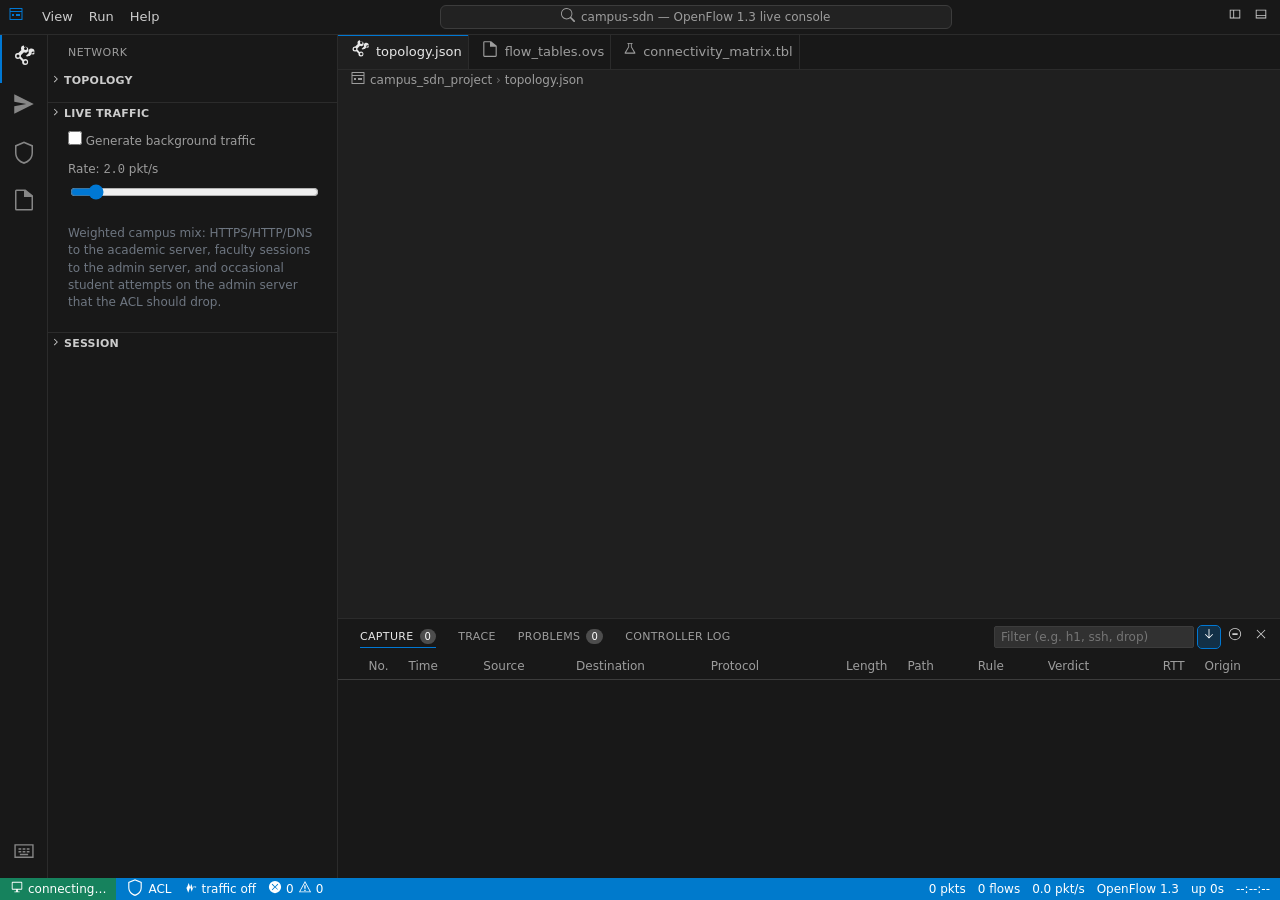
==== dashboard/index.html @ 1a7439b8 "feat: complete OpenFlow 1.3 campus access control system with live VS Code NOC console" ====
<!DOCTYPE html>
<html lang="en">
<head>
  <meta charset="UTF-8" />
  <meta name="viewport" content="width=device-width, initial-scale=1.0" />
  <title>campus-sdn — Live Console</title>
  <link rel="icon" href="data:image/svg+xml,%3Csvg xmlns='http://www.w3.org/2000/svg' viewBox='0 0 16 16'%3E%3Crect width='16' height='16' rx='3' fill='%230078d4'/%3E%3Cpath d='M4 5h8M4 8h8M4 11h5' stroke='white' stroke-width='1.4'/%3E%3C/svg%3E" />
  <link rel="stylesheet" href="style.css" />
</head>
<body>
<div class="workbench">

  <!-- Title bar -->
  <header class="titlebar">
    <div class="brand">
      <i data-icon="logo"></i>
    </div>
    <nav class="menu">
      <button data-cmd="palette">View</button>
      <button data-cmd="run.pingall">Run</button>
      <button data-cmd="help">Help</button>
    </nav>
    <div class="command-center" data-cmd="palette" title="Command Palette (Ctrl+Shift+P)">
      <i data-icon="search"></i><span>campus-sdn — OpenFlow 1.3 live console</span>
    </div>
    <div class="right">
      <button class="icon-btn" data-cmd="toggle.sidebar" title="Toggle Primary Side Bar (Ctrl+B)"><i data-icon="layout-side"></i></button>
      <button class="icon-btn" data-cmd="toggle.panel" title="Toggle Panel (Ctrl+J)"><i data-icon="layout-panel"></i></button>
    </div>
  </header>

  <div class="main">
    <!-- Activity bar -->
    <nav class="activitybar" id="activitybar">
      <button data-side="network" class="active" title="Network (Ctrl+Shift+E)"><i data-icon="network" data-size="24"></i></button>
      <button data-side="probe" title="Packet Probe"><i data-icon="send" data-size="24"></i></button>
      <button data-side="policy" title="Policy"><i data-icon="shield" data-size="24"></i><span class="badge hidden" id="policyBadge">!</span></button>
      <button data-side="files" title="Project Files"><i data-icon="files" data-size="24"></i></button>
      <div class="spacer"></div>
      <button data-cmd="help" title="Keyboard Shortcuts"><i data-icon="keyboard" data-size="22"></i></button>
    </nav>

    <!-- Side bar -->
    <aside class="sidebar" id="sidebar">
      <div class="sidebar-title"><span id="sideTitle">Network</span></div>
      <div class="sidebar-body">

        <!-- NETWORK -->
        <div class="side-view active" data-view="network">
          <section class="section">
            <div class="section-head"><span class="chev"><i data-icon="chevron"></i></span>Topology
              <span class="actions"><button class="icon-btn" data-cmd="open.topology" title="Open Topology"><i data-icon="go"></i></button></span>
            </div>
            <div class="section-body" id="treeTopology"></div>
          </section>
          <section class="section">
            <div class="section-head"><span class="chev"><i data-icon="chevron"></i></span>Live Traffic</div>
            <div class="section-body">
              <div class="form">
                <label class="check"><input type="checkbox" id="trafficToggle" /> Generate background traffic</label>
                <div>
                  <label for="trafficRate">Rate: <span id="trafficRateVal" class="mono">2.0</span> pkt/s</label>
                  <input type="range" id="trafficRate" min="0.5" max="20" step="0.5" value="2" />
                </div>
                <p class="hint">Weighted campus mix: HTTPS/HTTP/DNS to the academic server, faculty sessions to the admin server, and occasional student attempts on the admin server that the ACL should drop.</p>
              </div>
            </div>
          </section>
          <section class="section">
            <div class="section-head"><span class="chev"><i data-icon="chevron"></i></span>Session</div>
            <div class="section-body">
              <dl class="kv" id="sessionKv"></dl>
            </div>
          </section>
        </div>

        <!-- PROBE -->
        <div class="side-view" data-view="probe">
          <section class="section">
            <div class="section-head"><span class="chev"><i data-icon="chevron"></i></span>Send Packet</div>
            <div class="section-body">
              <form class="form" id="probeForm" autocomplete="off">
                <div class="row2">
                  <div><label for="pSrc">Source</label><select id="pSrc"></select></div>
                  <div><label for="pDst">Destination</label><select id="pDst"></select></div>
                </div>
                <div class="row2">
                  <div><label for="pProto">Protocol</label>
                    <select id="pProto">
                      <option value="ICMP">ICMP echo</option>
                      <option value="HTTP">TCP 80 (HTTP)</option>
                      <option value="HTTPS">TCP 443 (HTTPS)</option>
                      <option value="SSH">TCP 22 (SSH)</option>
                      <option value="DNS">UDP 53 (DNS)</option>
                      <option value="ARP">ARP request</option>
                    </select>
                  </div>
                  <div><label for="pCount">Count</label><input type="number" id="pCount" min="1" max="100" value="4" /></div>
                </div>
                <button class="btn block" type="submit"><i data-icon="send"></i>Send</button>
                <p class="hint">Tip: click a node in the topology to set the source; Alt+click (or right-click) sets the destination.</p>
              </form>
            </div>
          </section>
          <section class="section">
            <div class="section-head"><span class="chev"><i data-icon="chevron"></i></span>Scenarios</div>
            <div class="section-body" id="scenarioList"></div>
          </section>
          <section class="section">
            <div class="section-head"><span class="chev"><i data-icon="chevron"></i></span>Test Runs</div>
            <div class="section-body">
              <div class="form">
                <button class="btn secondary block" data-cmd="run.pingall"><i data-icon="play"></i>Run pingall (30 pairs)</button>
                <button class="btn secondary block" data-cmd="run.suite"><i data-icon="beaker"></i>Run policy probes (14)</button>
              </div>
            </div>
          </section>
        </div>

        <!-- POLICY -->
        <div class="side-view" data-view="policy">
          <section class="section">
            <div class="section-head"><span class="chev"><i data-icon="chevron"></i></span>Enforcement</div>
            <div class="section-body">
              <div class="form">
                <label class="check"><input type="checkbox" id="aclToggle" checked /> Enforce student → admin ACL</label>
                <p class="hint">Unchecking removes the priority-200 DROP entries from s1, s2 and s3 so you can compare behaviour. Re-checking reinstalls them and flushes any reactive flows for those pairs.</p>
              </div>
            </div>
          </section>
          <section class="section">
            <div class="section-head"><span class="chev"><i data-icon="chevron"></i></span>Rules (table 0)</div>
            <div class="section-body" id="ruleList"></div>
          </section>
          <section class="section">
            <div class="section-head"><span class="chev"><i data-icon="chevron"></i></span>Roles</div>
            <div class="section-body" id="roleList"></div>
          </section>
        </div>

        <!-- FILES -->
        <div class="side-view" data-view="files">
          <section class="section">
            <div class="section-head"><span class="chev"><i data-icon="chevron"></i></span>campus_sdn_project</div>
            <div class="section-body" id="fileTree"></div>
          </section>
        </div>
      </div>
    </aside>

    <!-- Editor + panel -->
    <div class="editor-col">
      <div class="editor-group">
        <div class="tabs" id="tabs"></div>
        <div class="breadcrumbs" id="breadcrumbs"></div>
        <div class="editor-body" id="editorBody">

          <!-- Topology -->
          <div class="editor-pane" data-pane="topology">
            <div class="topo-wrap">
              <div>
                <div class="topo-toolbar">
                  <div class="legend">
                    <span><span class="dot" style="background:var(--student)"></span>Student</span>
                    <span><span class="dot" style="background:var(--faculty)"></span>Faculty</span>
                    <span><span class="dot" style="background:var(--srv-acad)"></span>Academic server</span>
                    <span><span class="dot" style="background:var(--srv-admin)"></span>Admin server</span>
                    <span><span class="dot" style="background:var(--switch)"></span>OpenFlow switch</span>
                  </div>
                  <div class="right">
                    <span class="mono dim">10.0.0.0/24</span>
                    <button class="icon-btn" id="animToggle" title="Toggle packet animation"><i data-icon="pulse"></i></button>
                  </div>
                </div>
                <svg id="topo" viewBox="0 0 900 420" preserveAspectRatio="xMidYMid meet"></svg>
              </div>
              <div class="overview">
                <div>
                  <h3>Counters</h3>
                  <div class="stat-grid" id="statGrid"></div>
                </div>
                <div>
                  <h3>Packets / second <span class="mono dim" style="text-transform:none">last 60 s</span>
                    <span class="legend"><span><span class="dot" style="background:var(--ok-strong)"></span> permitted</span><span><span class="dot" style="background:var(--err-strong)"></span> dropped</span></span>
                  </h3>
                  <canvas id="rateChart"></canvas>
                </div>
              </div>
            </div>
          </div>

          <!-- Flow tables -->
          <div class="editor-pane" data-pane="flows">
            <div class="pane-toolbar">
              <div class="seg" id="flowSwitchSeg">
                <button data-sw="all" class="active">All</button>
                <button data-sw="s1">s1</button>
                <button data-sw="s2">s2</button>
                <button data-sw="s3">s3</button>
              </div>
              <div class="seg" id="flowModeSeg">
                <button data-mode="table" class="active">Table</button>
                <button data-mode="dump">dump-flows</button>
              </div>
              <label class="check" style="font-size:12px"><input type="checkbox" id="flowReactiveOnly" /> Reactive only</label>
              <div class="right">
                <span class="title" id="flowSummary"></span>
                <button class="icon-btn" id="copyDump" title="Copy dump-flows output"><i data-icon="copy"></i></button>
              </div>
            </div>
            <div id="flowTableView">
              <table class="grid-table">
                <thead><tr>
                  <th>switch</th><th class="num">cookie</th><th class="num">priority</th><th>rule</th><th>match</th><th>actions</th>
                  <th class="num">n_packets</th><th class="num">n_bytes</th><th class="num">duration</th><th class="num">idle</th>
                </tr></thead>
                <tbody id="flowBody"></tbody>
              </table>
            </div>
            <pre class="dump hidden" id="flowDump"></pre>
          </div>

          <!-- Connectivity -->
          <div class="editor-pane" data-pane="matrix">
            <div class="pane-toolbar">
              <span class="title">Connectivity tests run against the live switches (counters and flow tables are updated).</span>
              <div class="right">
                <button class="btn secondary" data-cmd="run.suite"><i data-icon="beaker"></i>Run probes</button>
                <button class="btn" data-cmd="run.pingall"><i data-icon="play"></i>Run pingall</button>
              </div>
            </div>
            <div class="matrix-wrap">
              <div>
                <div class="block-title">pingall <span class="dim mono" id="matrixTime"></span></div>
                <div id="matrixHost"><div class="empty">No results yet. Run pingall to fill the 6 × 6 matrix.</div></div>
              </div>
              <div>
                <div class="block-title">Role-based probes <span class="dim mono" id="suiteTime"></span><span id="suiteResult"></span></div>
                <div id="suiteHost"><div class="empty">No results yet. Run the probes to check all 14 policy cases.</div></div>
              </div>
            </div>
          </div>

          <!-- Source files are added dynamically as editor-pane[data-pane="file:..."] -->

          <div class="offline-banner hidden" id="offline">
            <div class="box">
              <h2>Not connected to the controller service</h2>
              <p class="muted">This console needs the local server for live data. From the project folder run:</p>
              <p><code>python server.py</code></p>
              <p class="muted">then open <code>http://127.0.0.1:8080</code>. Retrying automatically…</p>
            </div>
          </div>
        </div>
      </div>

      <div class="sash" id="sash"></div>
      <section class="panel" id="panel">
        <div class="panel-head">
          <button class="panel-tab active" data-ptab="capture">Capture <span class="count" id="capCount">0</span></button>
          <button class="panel-tab" data-ptab="trace">Trace</button>
          <button class="panel-tab" data-ptab="problems">Problems <span class="count" id="probCount">0</span></button>
          <button class="panel-tab" data-ptab="log">Controller Log</button>
          <div class="tools">
            <input type="text" class="filter" id="capFilter" placeholder="Filter (e.g. h1, ssh, drop)" />
            <button class="icon-btn on" id="autoScroll" title="Follow new packets"><i data-icon="follow"></i></button>
            <button class="icon-btn" id="panelClear" title="Clear"><i data-icon="clear"></i></button>
            <button class="icon-btn" data-cmd="toggle.panel" title="Hide Panel"><i data-icon="close"></i></button>
          </div>
        </div>
        <div class="panel-body" id="panelBody">
          <div class="panel-view active" data-pview="capture">
            <table class="grid-table" id="capture">
              <thead><tr>
                <th class="num">No.</th><th>Time</th><th>Source</th><th>Destination</th><th>Protocol</th><th class="num">Length</th>
                <th>Path</th><th>Rule</th><th>Verdict</th><th class="num">RTT</th><th>Origin</th>
              </tr></thead>
              <tbody id="capBody"></tbody>
            </table>
          </div>
          <div class="panel-view" data-pview="trace"><div class="trace" id="trace"><div class="empty">Select a packet in Capture to see its hop-by-hop pipeline trace.</div></div></div>
          <div class="panel-view" data-pview="problems"><div id="problems"><div class="empty">No policy violations detected.</div></div></div>
          <div class="panel-view" data-pview="log"><div class="log" id="log"></div></div>
        </div>
      </section>
    </div>
  </div>

  <!-- Status bar -->
  <footer class="statusbar" id="statusbar">
    <span class="item remote" id="sbConn" title="Connection to server.py"><i data-icon="remote"></i><span>connecting…</span></span>
    <span class="item click" id="sbAcl" title="Toggle ACL enforcement"><i data-icon="shield"></i><span>ACL</span></span>
    <span class="item click" id="sbTraffic" title="Toggle background traffic"><i data-icon="pulse"></i><span>traffic off</span></span>
    <span class="item click" id="sbProblems" title="Show problems"><i data-icon="error"></i><span id="sbDrops">0</span><i data-icon="warning"></i><span id="sbPin">0</span></span>
    <span class="spacer"></span>
    <span class="item" id="sbPkts">0 pkts</span>
    <span class="item" id="sbFlows">0 flows</span>
    <span class="item" id="sbRate">0.0 pkt/s</span>
    <span class="item">OpenFlow 1.3</span>
    <span class="item" id="sbUptime">up 0s</span>
    <span class="item" id="sbClock">--:--:--</span>
  </footer>
</div>

<div class="toasts" id="toasts"></div>
<script src="app.js"></script>
</body>
</html>
---- dashboard/style.css ----
/* Campus SDN console - VS Code "Dark Modern" inspired theme. No external assets. */
:root {
  --bg: #1f1f1f;
  --bg-side: #181818;
  --bg-title: #181818;
  --bg-input: #313131;
  --bg-hover: #2a2d2e;
  --bg-active: #37373d;
  --bg-select: #04395e;
  --border: #2b2b2b;
  --border-strong: #3c3c3c;
  --fg: #cccccc;
  --fg-strong: #e7e7e7;
  --fg-muted: #9d9d9d;
  --fg-dim: #6e7681;
  --accent: #0078d4;
  --accent-hover: #026ec1;
  --focus: #0078d4;
  --status: #007acc;
  --status-off: #c4471b;
  --ok: #89d185;
  --ok-strong: #4ec9b0;
  --err: #f48771;
  --err-strong: #f14c4c;
  --warn: #cca700;
  --info: #3794ff;
  --student: #4fc1ff;
  --faculty: #dcdcaa;
  --srv-acad: #4ec9b0;
  --srv-admin: #f48771;
  --switch: #c586c0;
  --font-ui: "Segoe UI", -apple-system, BlinkMacSystemFont, system-ui, Ubuntu, "Droid Sans", sans-serif;
  --font-mono: "Cascadia Code", "Cascadia Mono", Consolas, "SF Mono", Menlo, "Courier New", monospace;
  --panel-h: 260px;
  --side-w: 290px;
}

* { box-sizing: border-box; }
html, body { height: 100%; margin: 0; }
body {
  background: var(--bg);
  color: var(--fg);
  font: 13px/1.4 var(--font-ui);
  overflow: hidden;
  -webkit-font-smoothing: antialiased;
}
button, input, select { font: inherit; color: inherit; }
.mono { font-family: var(--font-mono); font-size: 12px; font-variant-numeric: tabular-nums; }
.muted { color: var(--fg-muted); }
.dim { color: var(--fg-dim); }
.ok { color: var(--ok); }
.err { color: var(--err); }
.warn { color: var(--warn); }
.hidden { display: none !important; }

::-webkit-scrollbar { width: 10px; height: 10px; }
::-webkit-scrollbar-thumb { background: rgba(121,121,121,.4); }
::-webkit-scrollbar-thumb:hover { background: rgba(100,100,100,.7); }
::-webkit-scrollbar-track, ::-webkit-scrollbar-corner { background: transparent; }

/* ---------------------------------------------------------------- shell */
.workbench {
  display: grid;
  grid-template-rows: 35px 1fr 22px;
  height: 100vh;
}
.titlebar {
  background: var(--bg-title);
  border-bottom: 1px solid var(--border);
  display: flex; align-items: center;
  padding: 0 8px; gap: 10px;
  user-select: none;
}
.titlebar .brand { display: flex; align-items: center; gap: 8px; color: var(--fg); }
.titlebar .brand svg { color: var(--accent); }
.titlebar .menu { display: flex; }
.titlebar .menu button {
  background: none; border: 0; padding: 3px 8px; border-radius: 4px; cursor: pointer; color: var(--fg);
}
.titlebar .menu button:hover { background: var(--bg-hover); }
.command-center {
  margin: 0 auto;
  width: min(520px, 40vw);
  height: 24px;
  border: 1px solid var(--border-strong);
  background: #222;
  border-radius: 6px;
  display: flex; align-items: center; justify-content: center; gap: 6px;
  color: var(--fg-muted); cursor: pointer; font-size: 12px;
}
.command-center:hover { background: #2a2a2a; border-color: #464646; }
.titlebar .right { display: flex; align-items: center; gap: 4px; }

.main { display: flex; min-height: 0; }

.activitybar {
  width: 48px; flex: none;
  background: var(--bg-side);
  border-right: 1px solid var(--border);
  display: flex; flex-direction: column; align-items: center;
}
.activitybar button {
  width: 48px; height: 48px; border: 0; background: none; cursor: pointer;
  color: #868686; display: grid; place-items: center; position: relative;
}
.activitybar button:hover { color: var(--fg-strong); }
.activitybar button.active { color: var(--fg-strong); }
.activitybar button.active::before {
  content: ""; position: absolute; left: 0; top: 0; bottom: 0; width: 2px; background: var(--accent);
}
.activitybar .badge {
  position: absolute; right: 6px; bottom: 8px;
  min-width: 16px; height: 16px; padding: 0 4px; border-radius: 8px;
  background: var(--accent); color: #fff; font-size: 9px; line-height: 16px; text-align: center;
}
.activitybar .spacer { flex: 1; }

.sidebar {
  width: var(--side-w); flex: none;
  background: var(--bg-side);
  border-right: 1px solid var(--border);
  display: flex; flex-direction: column; min-height: 0;
}
.sidebar.collapsed { display: none; }
.sidebar-title {
  height: 35px; flex: none; display: flex; align-items: center; justify-content: space-between;
  padding: 0 12px 0 20px; font-size: 11px; letter-spacing: .04em; text-transform: uppercase; color: var(--fg-muted);
}
.sidebar-body { overflow: auto; flex: 1; }
.side-view { display: none; }
.side-view.active { display: block; }

.section { border-top: 1px solid var(--border); }
.section:first-child { border-top: 0; }
.section-head {
  height: 22px; display: flex; align-items: center; gap: 2px; padding: 0 8px 0 2px;
  font-size: 11px; font-weight: 700; text-transform: uppercase; letter-spacing: .02em;
  cursor: pointer; user-select: none; color: var(--fg);
}
.section-head:hover { background: var(--bg-hover); }
.section-head .chev { transition: transform .1s; display: inline-flex; }
.section.closed .chev { transform: rotate(-90deg); }
.section.closed .section-body { display: none; }
.section-head .actions { margin-left: auto; display: flex; gap: 2px; opacity: 0; }
.section-head:hover .actions, .section:focus-within .actions { opacity: 1; }
.section-body { padding: 2px 0 8px; }

/* tree */
.tree-row {
  height: 22px; display: flex; align-items: center; gap: 6px; cursor: pointer;
  padding-right: 8px; white-space: nowrap; overflow: hidden;
}
.tree-row:hover { background: var(--bg-hover); }
.tree-row.selected { background: var(--bg-select); outline: 1px solid var(--focus); outline-offset: -1px; }
.tree-row .label { overflow: hidden; text-overflow: ellipsis; }
.tree-row .desc { color: var(--fg-dim); font-size: 12px; margin-left: 2px; overflow: hidden; text-overflow: ellipsis; }
.tree-row .count { margin-left: auto; color: var(--fg-muted); font-family: var(--font-mono); font-size: 11px; }
.tree-row .tag {
  font-size: 10px; padding: 0 5px; border-radius: 9px; background: #2c2c2c; color: var(--fg-muted); margin-left: auto;
}
.ic { width: 16px; height: 16px; flex: none; display: inline-grid; place-items: center; }
.dot { width: 8px; height: 8px; border-radius: 50%; display: inline-block; flex: none; }

/* forms */
.form { padding: 4px 20px 0 20px; display: grid; gap: 8px; }
.form label { display: block; font-size: 12px; color: var(--fg-muted); margin-bottom: 3px; }
.form .row2 { display: grid; grid-template-columns: 1fr 1fr; gap: 8px; }
select, input[type=text], input[type=number] {
  width: 100%; height: 26px; background: var(--bg-input); border: 1px solid var(--border-strong);
  border-radius: 2px; padding: 0 6px; color: var(--fg); outline: none;
}
select:focus, input:focus { border-color: var(--focus); }
input[type=range] { width: 100%; accent-color: var(--accent); }
.btn {
  height: 26px; padding: 0 12px; border-radius: 2px; border: 1px solid transparent;
  background: var(--accent); color: #fff; cursor: pointer; white-space: nowrap;
  display: inline-flex; align-items: center; justify-content: center; gap: 6px;
}
.btn:hover { background: var(--accent-hover); }
.btn:focus-visible { outline: 1px solid var(--focus); outline-offset: 2px; }
.btn.secondary { background: #313131; color: var(--fg); border-color: var(--border-strong); }
.btn.secondary:hover { background: #3c3c3c; }
.btn.block { width: 100%; }
.btn:disabled { opacity: .5; cursor: default; }
.icon-btn {
  width: 22px; height: 22px; border: 0; border-radius: 4px; background: none; cursor: pointer;
  color: var(--fg); display: inline-grid; place-items: center; padding: 0;
}
.icon-btn:hover { background: rgba(90,93,94,.31); }
.icon-btn.on { background: rgba(0,120,212,.25); color: #fff; outline: 1px solid var(--accent); }
.check { display: flex; align-items: center; gap: 8px; cursor: pointer; font-size: 13px; }
.check input { accent-color: var(--accent); width: 14px; height: 14px; margin: 0; }
.hint { font-size: 12px; color: var(--fg-dim); line-height: 1.45; }
.kv { display: grid; grid-template-columns: auto 1fr; gap: 2px 12px; padding: 4px 20px; font-size: 12px; }
.kv dt { color: var(--fg-muted); }
.kv dd { margin: 0; text-align: right; font-family: var(--font-mono); font-size: 12px; }

/* ---------------------------------------------------------------- editor */
.editor-col { flex: 1; min-width: 0; display: flex; flex-direction: column; }
.editor-group { flex: 1; min-height: 0; display: flex; flex-direction: column; }
.tabs {
  height: 35px; flex: none; display: flex; background: var(--bg-side);
  border-bottom: 1px solid var(--border); overflow-x: auto; overflow-y: hidden;
}
.tabs::-webkit-scrollbar { height: 3px; }
.tab {
  display: flex; align-items: center; gap: 6px; padding: 0 6px 0 12px; height: 100%;
  border-right: 1px solid var(--border); color: var(--fg-muted); cursor: pointer;
  white-space: nowrap; position: relative; background: var(--bg-side); min-width: 0;
}
.tab:hover { background: #1f1f1f; }
.tab.active { background: var(--bg); color: var(--fg-strong); }
.tab.active::before { content: ""; position: absolute; left: 0; right: 0; top: 0; height: 1px; background: var(--accent); }
.tab.active::after { content: ""; position: absolute; left: 0; right: 0; bottom: -1px; height: 1px; background: var(--bg); }
.tab .close { width: 20px; height: 20px; visibility: hidden; }
.tab.active .close, .tab:hover .close { visibility: visible; }
.tab .pin { width: 20px; }
.breadcrumbs {
  height: 22px; flex: none; display: flex; align-items: center; gap: 4px; padding: 0 12px;
  color: var(--fg-muted); font-size: 12px; background: var(--bg); border-bottom: 1px solid transparent;
}
.breadcrumbs .sep { opacity: .6; }
.editor-body { flex: 1; min-height: 0; overflow: auto; background: var(--bg); position: relative; }
.editor-pane { display: none; height: 100%; }
.editor-pane.active { display: block; }

/* topology */
.topo-wrap { display: grid; grid-template-rows: auto auto; min-height: 100%; }
.topo-toolbar {
  display: flex; align-items: center; gap: 16px; padding: 8px 16px; font-size: 12px; color: var(--fg-muted);
  border-bottom: 1px solid var(--border);
}
.topo-toolbar .legend { display: flex; gap: 14px; flex-wrap: wrap; }
.topo-toolbar .legend span { display: inline-flex; align-items: center; gap: 6px; }
.topo-toolbar .right { margin-left: auto; display: flex; gap: 6px; align-items: center; }
#topo { display: block; width: 100%; max-height: 62vh; min-height: 300px; }
#topo text { font-family: var(--font-ui); }
#topo .mono-t { font-family: var(--font-mono); }
#topo .link { stroke: #3c3c3c; stroke-width: 2; transition: stroke .25s; }
#topo .link.trunk { stroke-width: 3; }
#topo .link.ok { stroke: var(--ok-strong); }
#topo .link.drop { stroke: var(--err-strong); }
#topo .ctrl { stroke: #4a4a4a; stroke-width: 1; stroke-dasharray: 4 4; }
#topo .ctrl.active { stroke: var(--info); animation: dash .6s linear infinite; }
@keyframes dash { to { stroke-dashoffset: -16; } }
#topo .node rect.box { fill: #252526; stroke: #3c3c3c; stroke-width: 1; transition: stroke .2s; }
#topo .node:hover rect.box { stroke: #6b6b6b; }
#topo .node.sel-src rect.box { stroke: var(--student); stroke-width: 1.5; }
#topo .node.sel-dst rect.box { stroke: var(--fg-strong); stroke-width: 1.5; stroke-dasharray: 3 2; }
#topo .node.flash-ok rect.box { stroke: var(--ok-strong); }
#topo .node.flash-drop rect.box { stroke: var(--err-strong); }
#topo .node { cursor: pointer; }
#topo .port { fill: var(--fg-dim); font-size: 10px; font-family: var(--font-mono); }
#topo .zone { fill: none; stroke: #2e2e2e; stroke-dasharray: 2 4; }
#topo .zone-label { fill: var(--fg-dim); font-size: 10px; letter-spacing: .08em; text-transform: uppercase; }

.overview {
  display: grid; grid-template-columns: minmax(280px, 1fr) minmax(320px, 1.4fr); gap: 0;
  border-top: 1px solid var(--border);
}
.overview > div { padding: 12px 16px; }
.overview > div + div { border-left: 1px solid var(--border); }
.overview h3 {
  margin: 0 0 8px; font-size: 11px; font-weight: 600; text-transform: uppercase; letter-spacing: .04em; color: var(--fg-muted);
  display: flex; align-items: center; gap: 12px;
}
.overview h3 .legend { margin-left: auto; text-transform: none; letter-spacing: 0; font-weight: 400; display: flex; gap: 12px; }
.stat-grid { display: grid; grid-template-columns: repeat(3, 1fr); gap: 10px 16px; }
.stat .v { font-family: var(--font-mono); font-size: 18px; color: var(--fg-strong); line-height: 1.2; }
.stat .k { font-size: 11px; color: var(--fg-muted); }
#rateChart { width: 100%; height: 120px; display: block; }

/* tables */
.grid-table { width: 100%; border-collapse: collapse; font-family: var(--font-mono); font-size: 12px; }
.grid-table th {
  position: sticky; top: 0; z-index: 1; background: var(--bg); text-align: left; font-weight: 400;
  color: var(--fg-muted); padding: 4px 10px; border-bottom: 1px solid var(--border-strong); white-space: nowrap;
  font-family: var(--font-ui);
}
.grid-table td { padding: 3px 10px; border-bottom: 1px solid #262626; white-space: nowrap; }
.grid-table tr:hover td { background: var(--bg-hover); }
.grid-table tr.selected td { background: var(--bg-select); }
.grid-table td.num, .grid-table th.num { text-align: right; }
.grid-table td.wrap { white-space: normal; word-break: break-all; }
.grid-table tr.flash td { animation: rowflash 1s ease-out; }
@keyframes rowflash { from { background: rgba(0,120,212,.28); } to { background: transparent; } }
.pill {
  display: inline-block; padding: 0 6px; border-radius: 3px; font-size: 11px; line-height: 17px;
  background: #2c2c2c; color: var(--fg);
}
.pill.ok { background: rgba(78,201,176,.14); color: var(--ok-strong); }
.pill.err { background: rgba(241,76,76,.14); color: var(--err); }
.pill.warn { background: rgba(204,167,0,.16); color: var(--warn); }
.pill.info { background: rgba(55,148,255,.14); color: var(--info); }

.pane-toolbar {
  display: flex; align-items: center; gap: 8px; padding: 6px 16px; border-bottom: 1px solid var(--border);
  position: sticky; top: 0; background: var(--bg); z-index: 2; flex-wrap: wrap;
}
.pane-toolbar .title { font-size: 12px; color: var(--fg-muted); }
.pane-toolbar .right { margin-left: auto; display: flex; gap: 6px; align-items: center; }
.seg { display: inline-flex; border: 1px solid var(--border-strong); border-radius: 3px; overflow: hidden; }
.seg button { border: 0; background: transparent; padding: 2px 10px; cursor: pointer; color: var(--fg-muted); font-size: 12px; }
.seg button + button { border-left: 1px solid var(--border-strong); }
.seg button.active { background: var(--bg-active); color: var(--fg-strong); }
.seg button:hover:not(.active) { background: var(--bg-hover); }

pre.dump { margin: 0; padding: 12px 16px; font-family: var(--font-mono); font-size: 12px; line-height: 1.6; color: var(--fg); white-space: pre; }
pre.dump .c { color: #6a9955; }
pre.dump .k { color: #569cd6; }
pre.dump .n { color: #b5cea8; }
pre.dump .d { color: var(--err); }
pre.dump .a { color: #4ec9b0; }

/* matrix */
.matrix-wrap { padding: 16px; display: grid; gap: 20px; grid-template-columns: minmax(0, 1.2fr) minmax(0, 1fr); align-items: start; }
.matrix { border-collapse: collapse; font-family: var(--font-mono); font-size: 12px; }
.matrix th, .matrix td { border: 1px solid var(--border-strong); padding: 6px 10px; text-align: center; min-width: 84px; }
.matrix th { color: var(--fg-muted); font-weight: 400; font-family: var(--font-ui); background: #232323; }
.matrix th.rowh { text-align: left; }
.matrix td.self { color: var(--fg-dim); background: #1a1a1a; }
.matrix td.permit { color: var(--ok-strong); }
.matrix td.drop { color: var(--err); background: rgba(241,76,76,.07); }
.matrix td.mismatch { outline: 1px solid var(--warn); outline-offset: -2px; }
.matrix td .sub { display: block; font-size: 10px; color: var(--fg-dim); }
.summary-line { margin-top: 10px; font-size: 12px; color: var(--fg-muted); display: flex; gap: 18px; flex-wrap: wrap; }
.block-title { font-size: 11px; text-transform: uppercase; letter-spacing: .04em; color: var(--fg-muted); margin: 0 0 8px; display: flex; align-items: center; gap: 8px; }
.empty { padding: 28px 16px; color: var(--fg-dim); text-align: center; font-size: 12px; }

/* code */
.code { display: grid; grid-template-columns: auto 1fr; font-family: var(--font-mono); font-size: 13px; line-height: 19px; min-height: 100%; }
.code .gutter { text-align: right; color: #6e7681; padding: 0 16px 0 20px; user-select: none; background: var(--bg); position: sticky; left: 0; }
.code pre { margin: 0; padding: 0 16px 0 0; white-space: pre; color: #d4d4d4; tab-size: 4; }
.tok-k { color: #569cd6; }
.tok-c { color: #6a9955; }
.tok-s { color: #ce9178; }
.tok-n { color: #b5cea8; }
.tok-f { color: #dcdcaa; }
.tok-b { color: #4ec9b0; }
.tok-d { color: #c586c0; }
.tok-h { color: #569cd6; font-weight: 600; }

/* ---------------------------------------------------------------- panel */
.sash { height: 4px; margin-top: -2px; cursor: ns-resize; position: relative; z-index: 5; }
.sash:hover, .sash.dragging { background: var(--accent); }
.panel { height: var(--panel-h); flex: none; border-top: 1px solid var(--border); background: var(--bg-side); display: flex; flex-direction: column; min-height: 0; }
.panel.collapsed { display: none; }
.panel-head { height: 35px; flex: none; display: flex; align-items: center; padding: 0 8px 0 12px; gap: 2px; }
.panel-tab {
  height: 100%; display: flex; align-items: center; gap: 6px; padding: 0 10px; cursor: pointer;
  font-size: 11px; text-transform: uppercase; letter-spacing: .03em; color: var(--fg-muted); border: 0; background: none; position: relative;
}
.panel-tab:hover { color: var(--fg); }
.panel-tab.active { color: var(--fg-strong); }
.panel-tab.active::after { content: ""; position: absolute; left: 10px; right: 10px; bottom: 6px; height: 1px; background: var(--accent); }
.panel-tab .count { background: #4d4d4d; color: #fff; border-radius: 9px; padding: 0 5px; font-size: 10px; line-height: 15px; min-width: 15px; text-align: center; }
.panel-tab .count.err { background: #c72e0f; }
.panel-head .tools { margin-left: auto; display: flex; align-items: center; gap: 4px; }
.panel-head .filter { width: 200px; height: 22px; font-size: 12px; }
.panel-body { flex: 1; min-height: 0; overflow: auto; background: var(--bg-side); }
.panel-view { display: none; height: 100%; }
.panel-view.active { display: block; }
.panel .grid-table th { background: var(--bg-side); }
.panel .grid-table td { border-bottom-color: #222; }
#capture tbody tr { cursor: default; }
.log { font-family: var(--font-mono); font-size: 12px; line-height: 18px; padding: 4px 12px; white-space: pre-wrap; word-break: break-word; }
.log .t { color: var(--fg-dim); }
.log .INFO { color: #3794ff; }
.log .WARN { color: var(--warn); }
.log .DEBUG { color: #808080; }
.log .ERROR { color: var(--err); }
.trace { padding: 10px 16px; font-size: 12px; }
.trace h4 { margin: 0 0 6px; font-size: 13px; font-weight: 600; color: var(--fg-strong); display: flex; gap: 10px; align-items: center; }
.trace .reason { color: var(--fg-muted); margin: 0 0 10px; }
.trace .grid-table { margin-bottom: 12px; }
.trace .sub { font-size: 11px; text-transform: uppercase; letter-spacing: .04em; color: var(--fg-muted); margin: 6px 0 4px; }
.problem { display: flex; gap: 8px; align-items: center; padding: 2px 12px; height: 22px; cursor: pointer; font-size: 13px; }
.problem:hover { background: var(--bg-hover); }
.problem .loc { color: var(--fg-dim); font-size: 12px; }
.problem .n { margin-left: auto; font-family: var(--font-mono); color: var(--fg-muted); font-size: 12px; }

/* ---------------------------------------------------------------- status bar */
.statusbar {
  background: var(--status); color: #fff; display: flex; align-items: center; font-size: 12px; user-select: none;
  padding: 0 4px; gap: 0; overflow: hidden; white-space: nowrap;
}
.statusbar.offline { background: var(--status-off); }
.statusbar .item { padding: 0 6px; height: 22px; display: inline-flex; align-items: center; gap: 4px; cursor: default; }
.statusbar .item.click { cursor: pointer; }
.statusbar .item.click:hover { background: rgba(255,255,255,.12); }
.statusbar .item.remote { background: #16825d; padding: 0 10px; margin-left: -4px; margin-right: 4px; }
.statusbar.offline .item.remote { background: rgba(0,0,0,.2); }
.statusbar .spacer { flex: 1; }

/* ---------------------------------------------------------------- palette & toasts */
.palette-backdrop { position: fixed; inset: 0; z-index: 50; }
.palette {
  position: fixed; top: 44px; left: 50%; transform: translateX(-50%); width: min(600px, 90vw);
  background: #222; border: 1px solid #454545; border-radius: 6px; box-shadow: 0 8px 24px rgba(0,0,0,.5); z-index: 51; padding: 6px;
}
.palette input { height: 26px; border-color: var(--focus); }
.palette ul { list-style: none; margin: 6px 0 0; padding: 0; max-height: 360px; overflow: auto; }
.palette li { padding: 0 8px; height: 24px; display: flex; align-items: center; border-radius: 3px; cursor: pointer; gap: 8px; }
.palette li .cat { color: var(--fg-muted); }
.palette li .kb { margin-left: auto; color: var(--fg-muted); font-size: 11px; }
.palette li.active { background: var(--bg-select); outline: 1px solid var(--focus); outline-offset: -1px; }

.toasts { position: fixed; right: 12px; bottom: 34px; display: flex; flex-direction: column; gap: 8px; z-index: 60; }
.toast {
  width: 380px; background: #252526; border: 1px solid #3c3c3c; border-radius: 4px; box-shadow: 0 4px 16px rgba(0,0,0,.45);
  padding: 10px 12px; display: flex; gap: 10px; align-items: flex-start; font-size: 13px; animation: toastin .15s ease-out;
}
.toast .msg { flex: 1; }
.toast .src { color: var(--fg-dim); font-size: 11px; margin-top: 4px; }
@keyframes toastin { from { transform: translateY(6px); opacity: 0; } to { transform: none; opacity: 1; } }

.offline-banner {
  position: absolute; inset: 0; display: grid; place-items: center; background: rgba(31,31,31,.92); z-index: 10;
}
.offline-banner .box { max-width: 460px; text-align: center; }
.offline-banner h2 { font-weight: 400; font-size: 18px; margin: 0 0 8px; color: var(--fg-strong); }
.offline-banner code { background: #2b2b2b; padding: 2px 6px; border-radius: 3px; font-family: var(--font-mono); }

@media (max-width: 1100px) {
  :root { --side-w: 250px; }
  .overview, .matrix-wrap { grid-template-columns: 1fr; }
  .overview > div + div { border-left: 0; border-top: 1px solid var(--border); }
}
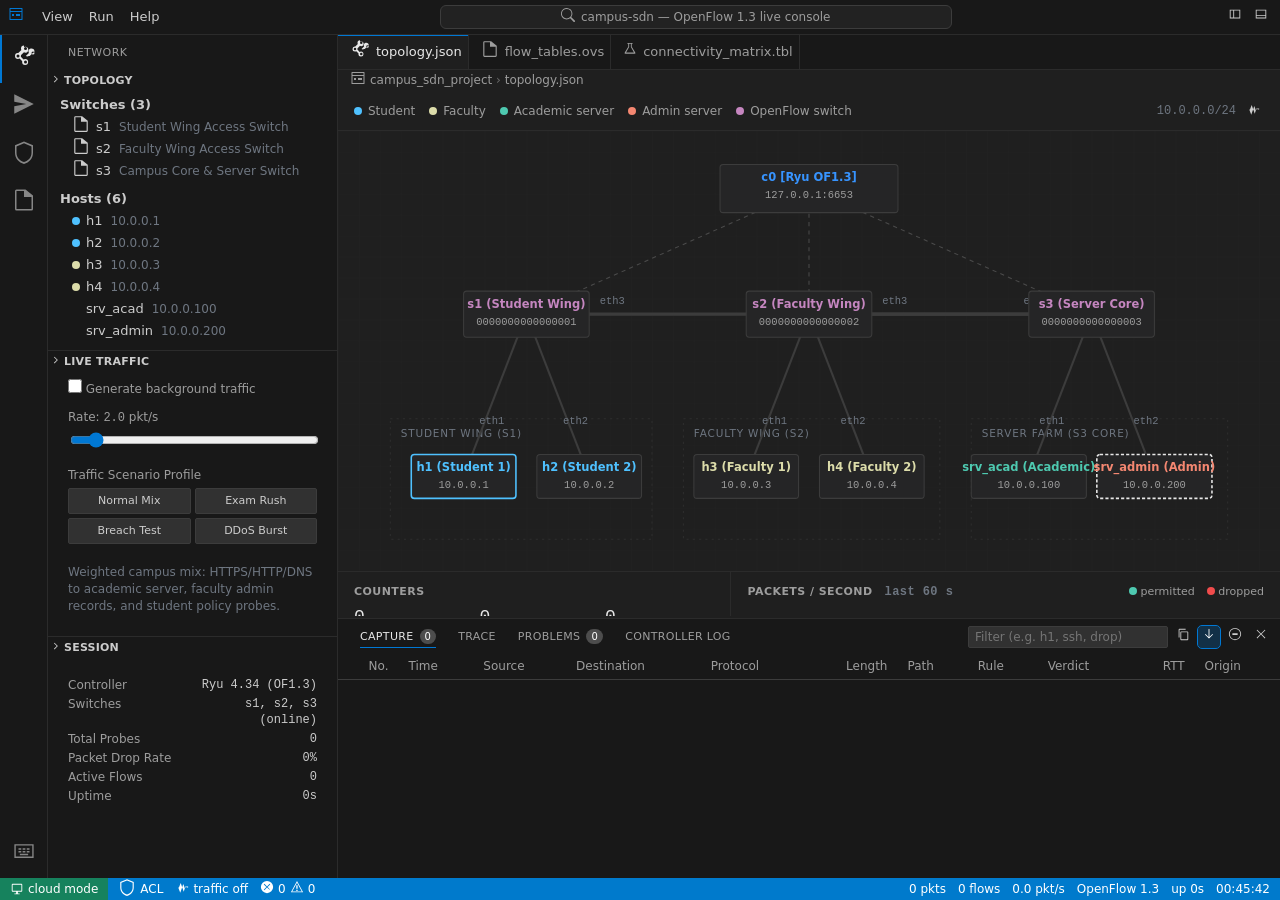
==== commit a6477649: "feat: real-time SDN tools, SVG pulse fixes, and visual telemetry screenshots" ====
--- a/dashboard/index.html
+++ b/dashboard/index.html
@@ -62,7 +62,16 @@
                   <label for="trafficRate">Rate: <span id="trafficRateVal" class="mono">2.0</span> pkt/s</label>
                   <input type="range" id="trafficRate" min="0.5" max="20" step="0.5" value="2" />
                 </div>
-                <p class="hint">Weighted campus mix: HTTPS/HTTP/DNS to the academic server, faculty sessions to the admin server, and occasional student attempts on the admin server that the ACL should drop.</p>
+                <div style="margin-top:6px;">
+                  <label>Traffic Scenario Profile</label>
+                  <div id="trafficPresetSeg" style="display:grid;grid-template-columns:1fr 1fr;gap:4px;margin-top:4px;">
+                    <button type="button" class="btn secondary" data-preset="normal" style="font-size:11px;padding:2px 4px;">Normal Mix</button>
+                    <button type="button" class="btn secondary" data-preset="exam" style="font-size:11px;padding:2px 4px;">Exam Rush</button>
+                    <button type="button" class="btn secondary" data-preset="breach" style="font-size:11px;padding:2px 4px;">Breach Test</button>
+                    <button type="button" class="btn secondary" data-preset="burst" style="font-size:11px;padding:2px 4px;">DDoS Burst</button>
+                  </div>
+                </div>
+                <p class="hint">Weighted campus mix: HTTPS/HTTP/DNS to academic server, faculty admin records, and student policy probes.</p>
               </div>
             </div>
           </section>
@@ -129,6 +138,43 @@
             </div>
           </section>
           <section class="section">
+            <div class="section-head"><span class="chev"><i data-icon="chevron"></i></span>Add OpenFlow 1.3 Rule</div>
+            <div class="section-body">
+              <form class="form" id="customRuleForm" autocomplete="off">
+                <div class="row2">
+                  <div><label for="crSwitch">Switch</label>
+                    <select id="crSwitch">
+                      <option value="all">All (s1, s2, s3)</option>
+                      <option value="s1">s1 (Student Wing)</option>
+                      <option value="s2">s2 (Faculty Wing)</option>
+                      <option value="s3">s3 (Core Server)</option>
+                    </select>
+                  </div>
+                  <div><label for="crPriority">Priority</label><input type="number" id="crPriority" min="1" max="65535" value="180" /></div>
+                </div>
+                <div class="row2">
+                  <div><label for="crSrcIp">Src IPv4</label><input type="text" id="crSrcIp" placeholder="10.0.0.1" /></div>
+                  <div><label for="crDstIp">Dst IPv4</label><input type="text" id="crDstIp" placeholder="10.0.0.200" /></div>
+                </div>
+                <div class="row2">
+                  <div><label for="crAction">Action</label>
+                    <select id="crAction">
+                      <option value="drop">DROP (clear-actions)</option>
+                      <option value="output:1">OUTPUT:Port 1</option>
+                      <option value="output:2">OUTPUT:Port 2</option>
+                      <option value="output:3">OUTPUT:Port 3</option>
+                      <option value="output:4">OUTPUT:Port 4</option>
+                      <option value="NORMAL">NORMAL (L2 Forward)</option>
+                      <option value="CONTROLLER">Punt to Controller</option>
+                    </select>
+                  </div>
+                  <div><label for="crRuleId">Rule ID</label><input type="text" id="crRuleId" value="CUSTOM-ACL-180" /></div>
+                </div>
+                <button class="btn secondary block" type="submit"><i data-icon="shield"></i>Install Flow to Table 0</button>
+              </form>
+            </div>
+          </section>
+          <section class="section">
             <div class="section-head"><span class="chev"><i data-icon="chevron"></i></span>Rules (table 0)</div>
             <div class="section-body" id="ruleList"></div>
           </section>
@@ -156,7 +202,7 @@
         <div class="editor-body" id="editorBody">
 
           <!-- Topology -->
-          <div class="editor-pane" data-pane="topology">
+          <div class="editor-pane active" data-pane="topology">
             <div class="topo-wrap">
               <div>
                 <div class="topo-toolbar">
@@ -263,6 +309,7 @@
           <button class="panel-tab" data-ptab="log">Controller Log</button>
           <div class="tools">
             <input type="text" class="filter" id="capFilter" placeholder="Filter (e.g. h1, ssh, drop)" />
+            <button class="icon-btn" id="btnExportCsv" title="Export CSV Capture"><i data-icon="copy"></i></button>
             <button class="icon-btn on" id="autoScroll" title="Follow new packets"><i data-icon="follow"></i></button>
             <button class="icon-btn" id="panelClear" title="Clear"><i data-icon="clear"></i></button>
             <button class="icon-btn" data-cmd="toggle.panel" title="Hide Panel"><i data-icon="close"></i></button>
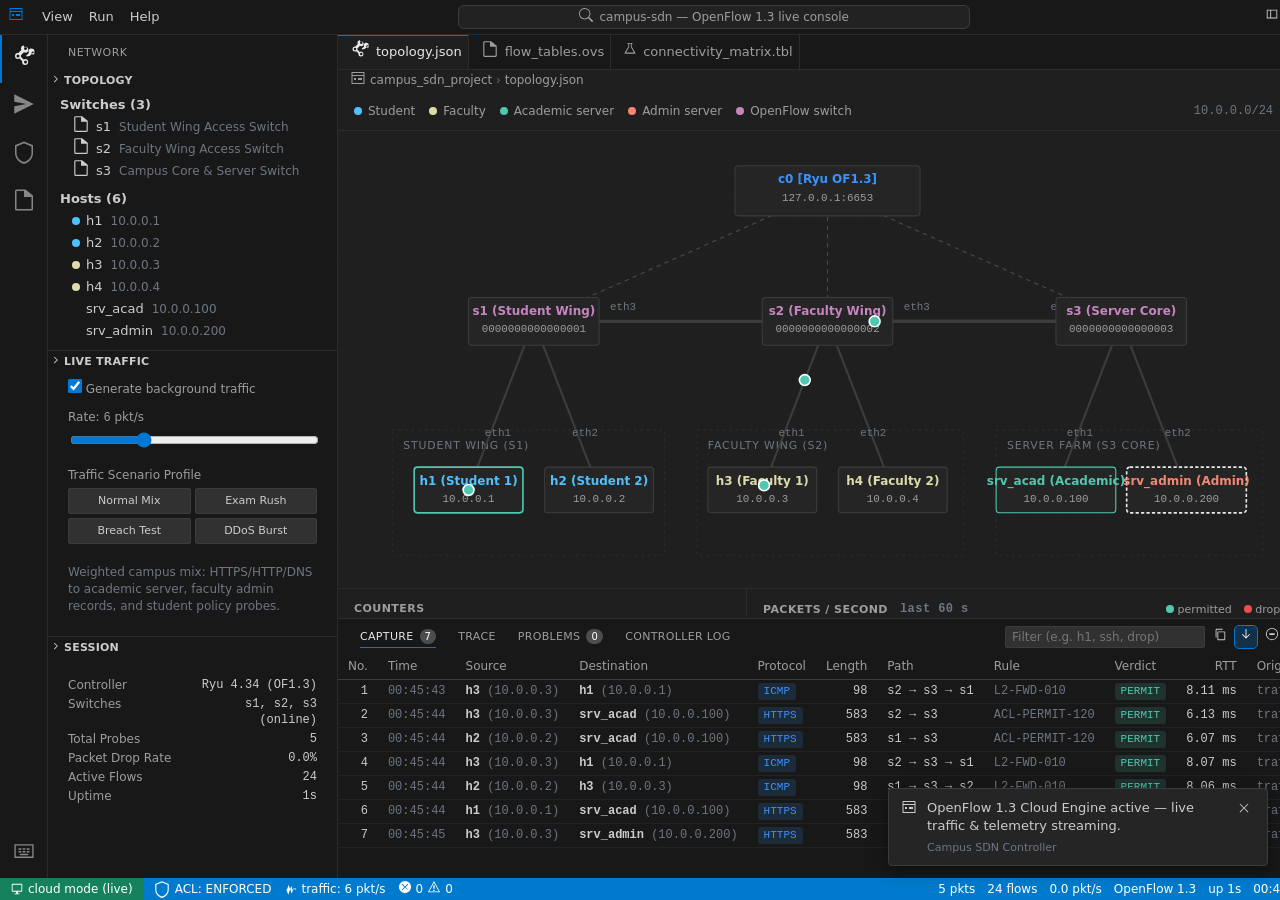
==== commit 05458a9e: "feat(cloud): add real-time OpenFlow 1.3 in-browser SDN simulator and fix Vercel serverless API routi" ====
--- a/dashboard/index.html
+++ b/dashboard/index.html
@@ -295,6 +295,9 @@
               <p class="muted">This console needs the local server for live data. From the project folder run:</p>
               <p><code>python server.py</code></p>
               <p class="muted">then open <code>http://127.0.0.1:8080</code>. Retrying automatically…</p>
+              <p style="margin-top: 14px;">
+                <button class="btn" onclick="startCloudSDNEngine()">Launch Cloud Live Simulator</button>
+              </p>
             </div>
           </div>
         </div>
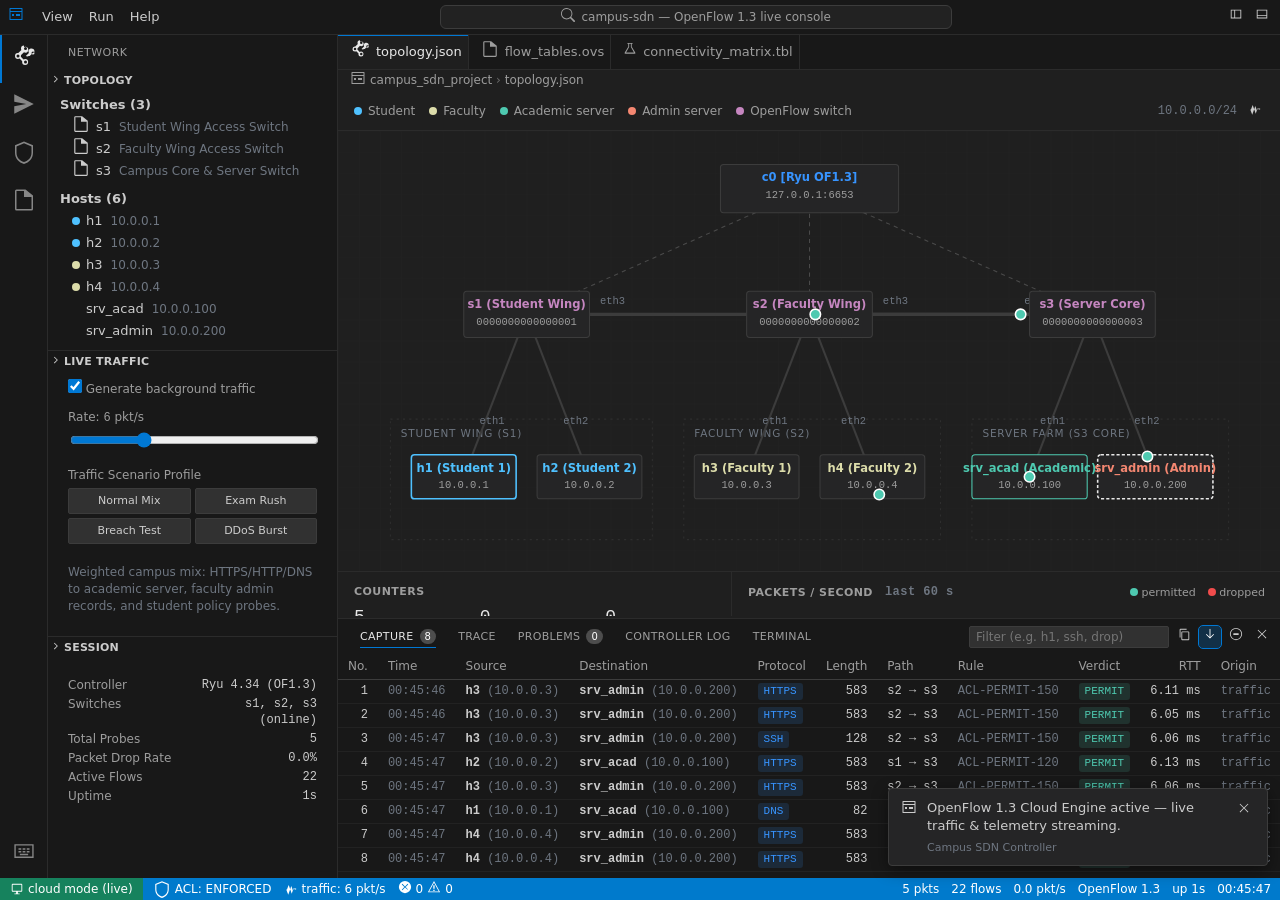
==== commit 30b10d5a: "feat(terminal): add interactive Mininet OpenFlow 1.3 terminal to SDN console" ====
--- a/dashboard/index.html
+++ b/dashboard/index.html
@@ -310,6 +310,7 @@
           <button class="panel-tab" data-ptab="trace">Trace</button>
           <button class="panel-tab" data-ptab="problems">Problems <span class="count" id="probCount">0</span></button>
           <button class="panel-tab" data-ptab="log">Controller Log</button>
+          <button class="panel-tab" data-ptab="terminal">Terminal</button>
           <div class="tools">
             <input type="text" class="filter" id="capFilter" placeholder="Filter (e.g. h1, ssh, drop)" />
             <button class="icon-btn" id="btnExportCsv" title="Export CSV Capture"><i data-icon="copy"></i></button>
@@ -331,6 +332,15 @@
           <div class="panel-view" data-pview="trace"><div class="trace" id="trace"><div class="empty">Select a packet in Capture to see its hop-by-hop pipeline trace.</div></div></div>
           <div class="panel-view" data-pview="problems"><div id="problems"><div class="empty">No policy violations detected.</div></div></div>
           <div class="panel-view" data-pview="log"><div class="log" id="log"></div></div>
+          <div class="panel-view" data-pview="terminal">
+            <div class="terminal-container" id="termContainer">
+              <div class="term-output" id="termOutput"></div>
+              <div class="term-input-row">
+                <span class="term-prompt">mininet-sdn&gt;</span>
+                <input type="text" class="term-input" id="termInput" placeholder="Type 'help' for commands (pingall, ping h1 srv1, dump-flows s1, etc.)" autocomplete="off" spellcheck="false" />
+              </div>
+            </div>
+          </div>
         </div>
       </section>
     </div>
--- a/dashboard/style.css
+++ b/dashboard/style.css
@@ -379,6 +379,83 @@
 .problem .loc { color: var(--fg-dim); font-size: 12px; }
 .problem .n { margin-left: auto; font-family: var(--font-mono); color: var(--fg-muted); font-size: 12px; }
 
+/* ---------------------------------------------------------------- terminal */
+.terminal-container {
+  display: flex;
+  flex-direction: column;
+  height: 100%;
+  background: #141414;
+  font-family: var(--font-mono);
+  font-size: 12px;
+  line-height: 18px;
+  color: #cccccc;
+  box-sizing: border-box;
+}
+.term-output {
+  flex: 1;
+  overflow-y: auto;
+  padding: 10px 14px;
+  white-space: pre-wrap;
+  word-break: break-word;
+}
+.term-input-row {
+  display: flex;
+  align-items: center;
+  padding: 6px 14px;
+  background: #181818;
+  border-top: 1px solid #282828;
+  gap: 8px;
+  flex: none;
+}
+.term-prompt {
+  color: #00d26a;
+  font-weight: 600;
+  user-select: none;
+  font-family: var(--font-mono);
+  font-size: 12px;
+}
+.term-input {
+  flex: 1;
+  background: transparent !important;
+  border: none !important;
+  outline: none !important;
+  box-shadow: none !important;
+  color: #f1f1f1 !important;
+  font-family: var(--font-mono) !important;
+  font-size: 12px !important;
+  padding: 0 !important;
+  height: 22px !important;
+}
+.term-input::placeholder {
+  color: #555555;
+  font-style: italic;
+}
+.term-line {
+  margin: 1px 0;
+}
+.term-cmd { color: #4fc1ff; font-weight: 600; }
+.term-cyan { color: #4fc1ff; }
+.term-green { color: #73c991; }
+.term-yellow { color: #cca700; }
+.term-red { color: #f14c4c; }
+.term-dim { color: #707070; }
+.term-bold { font-weight: bold; }
+.term-table {
+  border-collapse: collapse;
+  margin: 6px 0;
+  font-family: var(--font-mono);
+  font-size: 11px;
+}
+.term-table th, .term-table td {
+  border: 1px solid #333;
+  padding: 2px 8px;
+  text-align: left;
+}
+.term-table th {
+  background: #222;
+  color: #e0e0e0;
+}
+
 /* ---------------------------------------------------------------- status bar */
 .statusbar {
   background: var(--status); color: #fff; display: flex; align-items: center; font-size: 12px; user-select: none;
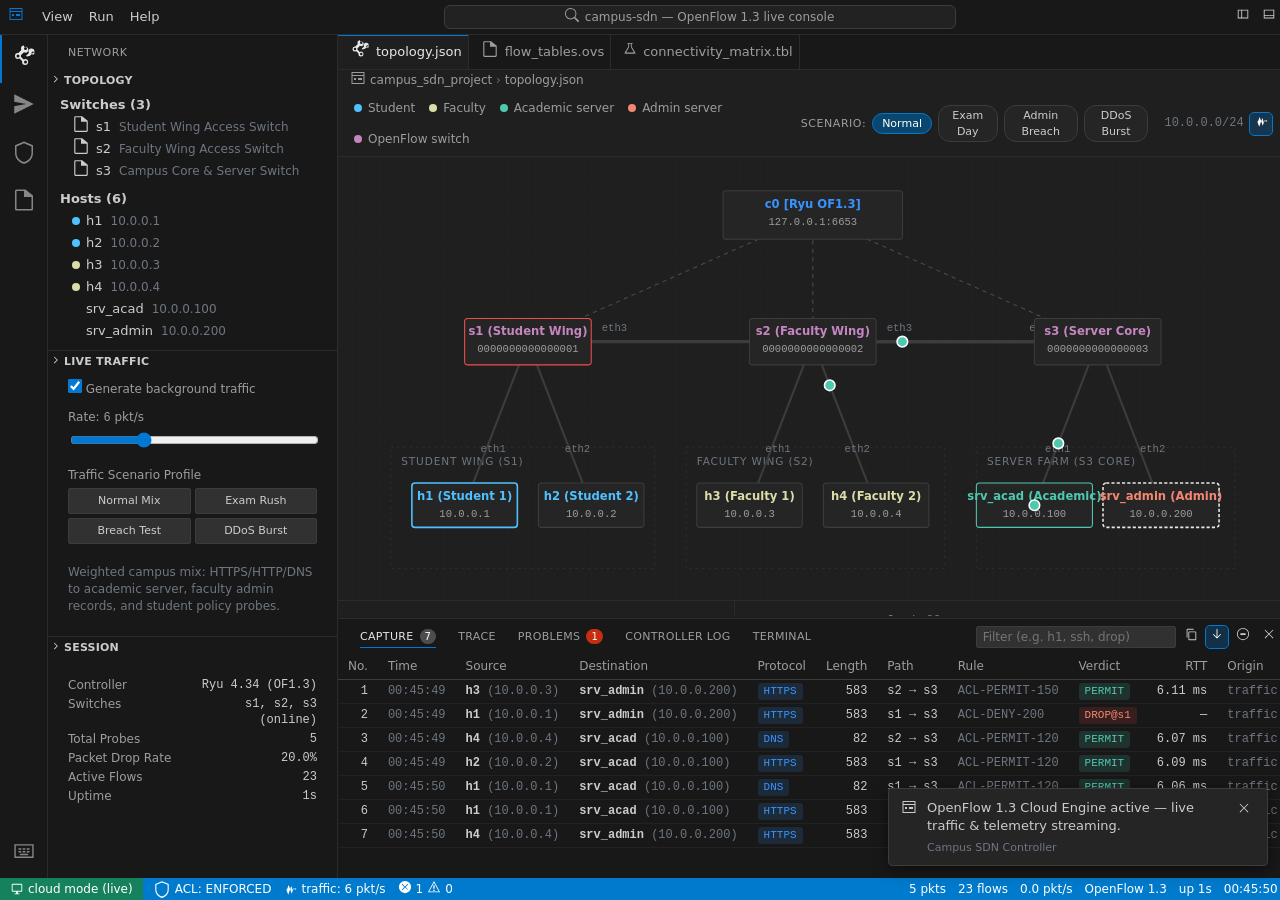
==== commit 9110eed9: "feat(ui): add Wireshark byte dissection, interactive node inspector, scenario toolbar chips, and HOW" ====
--- a/dashboard/index.html
+++ b/dashboard/index.html
@@ -213,12 +213,29 @@
                     <span><span class="dot" style="background:var(--srv-admin)"></span>Admin server</span>
                     <span><span class="dot" style="background:var(--switch)"></span>OpenFlow switch</span>
                   </div>
+                  <div class="scenario-bar" id="topoScenarioBar">
+                    <span class="scen-label">Scenario:</span>
+                    <button class="scen-chip active" data-preset="normal">Normal</button>
+                    <button class="scen-chip" data-preset="exam">Exam Day</button>
+                    <button class="scen-chip" data-preset="breach">Admin Breach</button>
+                    <button class="scen-chip" data-preset="burst">DDoS Burst</button>
+                  </div>
                   <div class="right">
                     <span class="mono dim">10.0.0.0/24</span>
-                    <button class="icon-btn" id="animToggle" title="Toggle packet animation"><i data-icon="pulse"></i></button>
-                  </div>
-                </div>
-                <svg id="topo" viewBox="0 0 900 420" preserveAspectRatio="xMidYMid meet"></svg>
+                    <button class="icon-btn on" id="animToggle" title="Toggle packet animation"><i data-icon="pulse"></i></button>
+                  </div>
+                </div>
+                <div class="topo-container-rel">
+                  <svg id="topo" viewBox="0 0 900 420" preserveAspectRatio="xMidYMid meet"></svg>
+                  <div class="node-popover hidden" id="nodePopover">
+                    <div class="popover-head">
+                      <span class="popover-title" id="popNodeTitle">Node Details</span>
+                      <button class="icon-btn close" id="popNodeClose"><i data-icon="close"></i></button>
+                    </div>
+                    <div class="popover-body" id="popNodeBody"></div>
+                    <div class="popover-actions" id="popNodeActions"></div>
+                  </div>
+                </div>
               </div>
               <div class="overview">
                 <div>
--- a/dashboard/style.css
+++ b/dashboard/style.css
@@ -233,6 +233,37 @@
 .topo-toolbar .legend { display: flex; gap: 14px; flex-wrap: wrap; }
 .topo-toolbar .legend span { display: inline-flex; align-items: center; gap: 6px; }
 .topo-toolbar .right { margin-left: auto; display: flex; gap: 6px; align-items: center; }
+
+/* Scenario Chips Bar */
+.scenario-bar { display: flex; align-items: center; gap: 6px; margin-left: 4px; }
+.scen-label { font-size: 11px; text-transform: uppercase; letter-spacing: .05em; color: var(--fg-muted); }
+.scen-chip {
+  background: #252526; border: 1px solid #3c3c3c; color: var(--fg); border-radius: 12px;
+  padding: 2px 9px; font-size: 11px; cursor: pointer; transition: all .15s ease;
+}
+.scen-chip:hover { background: #333334; color: var(--fg-strong); border-color: #555; }
+.scen-chip.active { background: #094771; color: #fff; border-color: #007acc; font-weight: 500; }
+
+.topo-container-rel { position: relative; width: 100%; }
+.node-popover {
+  position: absolute; bottom: 16px; left: 20px; width: 300px;
+  background: #1e1e1e; border: 1px solid #3f3f46; border-radius: 6px;
+  box-shadow: 0 8px 24px rgba(0,0,0,0.6); z-index: 10; font-size: 12px; padding: 10px 12px;
+}
+.node-popover.hidden { display: none; }
+.popover-head {
+  display: flex; align-items: center; justify-content: space-between;
+  margin-bottom: 8px; border-bottom: 1px solid #2d2d30; padding-bottom: 6px;
+}
+.popover-title { font-weight: 600; color: var(--fg-strong); }
+.popover-body {
+  display: grid; grid-template-columns: auto 1fr; gap: 4px 10px;
+  font-family: var(--font-mono); font-size: 11px; color: var(--fg); margin-bottom: 10px;
+}
+.popover-body .lbl { color: var(--fg-muted); }
+.popover-actions { display: flex; gap: 6px; flex-wrap: wrap; }
+.popover-actions .btn { padding: 2px 8px; font-size: 11px; height: 22px; }
+
 #topo { display: block; width: 100%; max-height: 62vh; min-height: 300px; }
 #topo text { font-family: var(--font-ui); }
 #topo .mono-t { font-family: var(--font-mono); }
@@ -244,7 +275,7 @@
 #topo .ctrl.active { stroke: var(--info); animation: dash .6s linear infinite; }
 @keyframes dash { to { stroke-dashoffset: -16; } }
 #topo .node rect.box { fill: #252526; stroke: #3c3c3c; stroke-width: 1; transition: stroke .2s; }
-#topo .node:hover rect.box { stroke: #6b6b6b; }
+#topo .node:hover rect.box { stroke: #6b6b6b; fill: #2a2a2b; }
 #topo .node.sel-src rect.box { stroke: var(--student); stroke-width: 1.5; }
 #topo .node.sel-dst rect.box { stroke: var(--fg-strong); stroke-width: 1.5; stroke-dasharray: 3 2; }
 #topo .node.flash-ok rect.box { stroke: var(--ok-strong); }
@@ -374,6 +405,17 @@
 .trace .reason { color: var(--fg-muted); margin: 0 0 10px; }
 .trace .grid-table { margin-bottom: 12px; }
 .trace .sub { font-size: 11px; text-transform: uppercase; letter-spacing: .04em; color: var(--fg-muted); margin: 6px 0 4px; }
+.wireshark-wrap { margin-top: 14px; border: 1px solid #333; border-radius: 4px; background: #111; overflow: hidden; }
+.wireshark-head { background: #1c1c1e; padding: 4px 10px; font-size: 11px; font-weight: 600; color: var(--fg-muted); border-bottom: 1px solid #2d2d30; display: flex; justify-content: space-between; }
+.hex-dump { padding: 8px 10px; font-family: var(--font-mono); font-size: 11px; line-height: 17px; color: #9cdcfe; overflow-x: auto; white-space: pre; margin: 0; }
+.hex-dump .off { color: #569cd6; }
+.hex-dump .bytes { color: #dcdcaa; }
+.hex-dump .ascii { color: #ce9178; }
+.proto-tree { margin: 10px 0; border: 1px solid #282828; border-radius: 3px; font-family: var(--font-mono); font-size: 11px; }
+.proto-layer { padding: 4px 8px; border-bottom: 1px solid #222; background: #181818; color: #e1e1e1; }
+.proto-layer:last-child { border-bottom: none; }
+.proto-layer .layer-title { color: #4fc1ff; font-weight: 600; margin-right: 6px; }
+
 .problem { display: flex; gap: 8px; align-items: center; padding: 2px 12px; height: 22px; cursor: pointer; font-size: 13px; }
 .problem:hover { background: var(--bg-hover); }
 .problem .loc { color: var(--fg-dim); font-size: 12px; }
